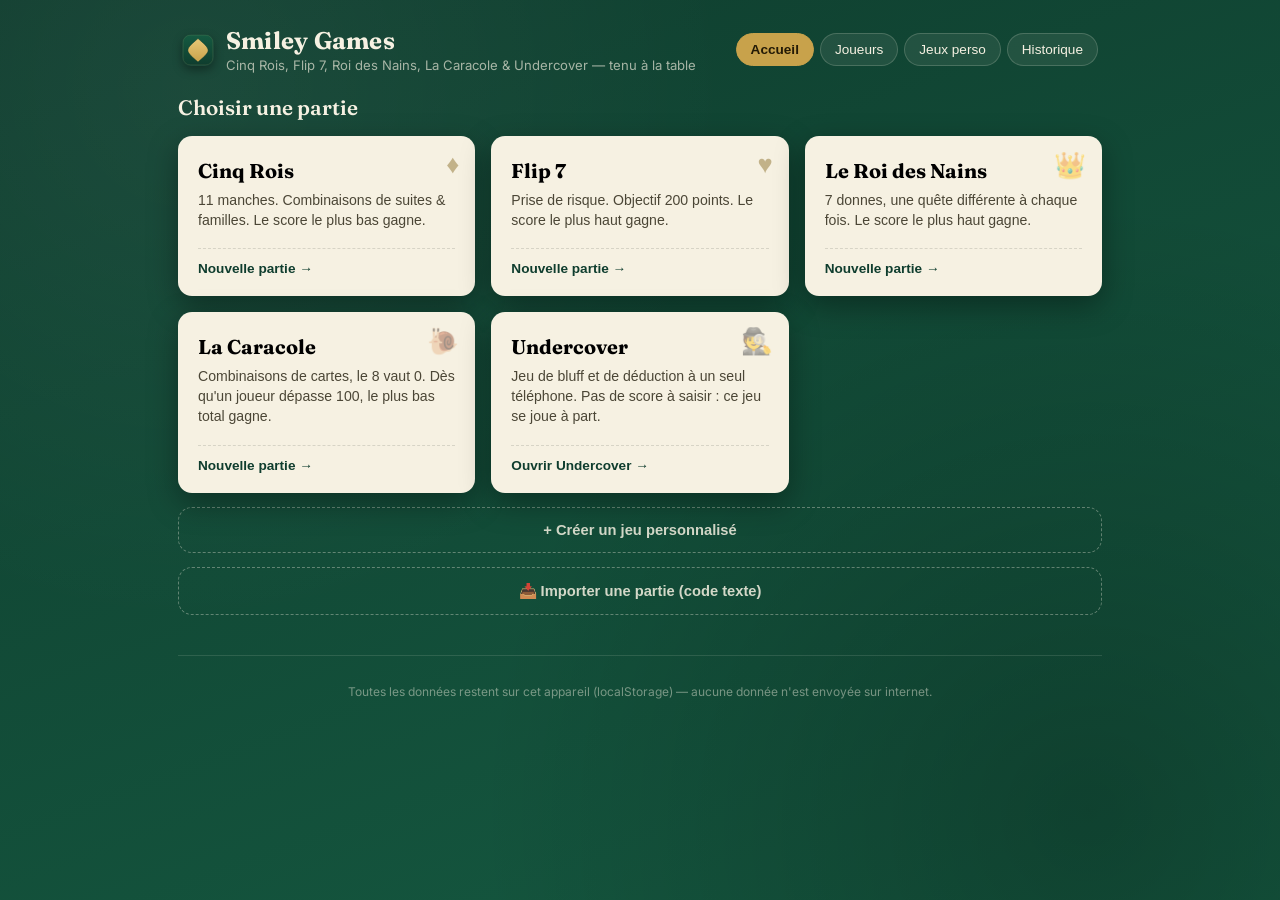
==== index.html @ 38ef1da6 "Ajoute un bouton '?' affichant les règles du jeu (règles écrites pour les 5 jeux intégrés, explicati" ====
<!DOCTYPE html>
<html lang="fr">
<head>
<meta charset="UTF-8">
<meta name="viewport" content="width=device-width, initial-scale=1.0">
<title>Smiley Games — Cinq Rois, Flip 7, Roi des Nains, La Caracole & Undercover</title>
<link rel="icon" type="image/svg+xml" href="assets/logo.svg">
<link rel="icon" type="image/png" sizes="192x192" href="assets/icon-192.png">
<link rel="icon" type="image/png" sizes="512x512" href="assets/icon-512.png">

<!-- Icône d'application (ajout à l'écran d'accueil iOS) -->
<link rel="apple-touch-icon" href="assets/apple-touch-icon.png">
<link rel="apple-touch-icon" sizes="57x57" href="assets/icon-57.png">
<link rel="apple-touch-icon" sizes="60x60" href="assets/icon-60.png">
<link rel="apple-touch-icon" sizes="72x72" href="assets/icon-72.png">
<link rel="apple-touch-icon" sizes="76x76" href="assets/icon-76.png">
<link rel="apple-touch-icon" sizes="114x114" href="assets/icon-114.png">
<link rel="apple-touch-icon" sizes="120x120" href="assets/icon-120.png">
<link rel="apple-touch-icon" sizes="144x144" href="assets/icon-144.png">
<link rel="apple-touch-icon" sizes="152x152" href="assets/icon-152.png">
<link rel="apple-touch-icon" sizes="167x167" href="assets/icon-167.png">
<link rel="apple-touch-icon" sizes="180x180" href="assets/icon-180.png">
<meta name="apple-mobile-web-app-capable" content="yes">
<meta name="apple-mobile-web-app-status-bar-style" content="black-translucent">
<meta name="apple-mobile-web-app-title" content="Smiley Games">
<meta name="mobile-web-app-capable" content="yes">
<meta name="theme-color" content="#0f3d2e">

<!-- Manifeste web (Android / PWA) -->
<link rel="manifest" href="site.webmanifest">
<link rel="preconnect" href="https://fonts.googleapis.com">
<link href="https://fonts.googleapis.com/css2?family=Fraunces:opsz,wght@9..144,500;9..144,600;9..144,700&family=Inter:wght@400;500;600;700&family=JetBrains+Mono:wght@500;700&display=swap" rel="stylesheet">
<link rel="stylesheet" href="style.css?v=202608061120">
</head>
<body>

<div class="table-felt">
  <header class="topbar">
    <div class="brand">
      <img src="assets/logo.svg" alt="Logo Smiley Games" class="brand-suit">
      <div class="brand-text">
        <h1>Smiley Games</h1>
        <p>Cinq Rois, Flip 7, Roi des Nains, La Caracole & Undercover — tenu à la table</p>
      </div>
    </div>
    <nav class="topnav">
      <button class="nav-btn" data-view="home">Accueil</button>
      <button class="nav-btn" data-view="players">Joueurs</button>
      <button class="nav-btn" data-view="customs">Jeux perso</button>
      <button class="nav-btn" data-view="history">Historique</button>
    </nav>
  </header>

  <main id="app"></main>

  <footer class="foot">
    <p>Toutes les données restent sur cet appareil (localStorage) — aucune donnée n'est envoyée sur internet.</p>
  </footer>
</div>

<template id="tpl-home">
  <section class="view view-home">
    <h2 class="view-title">Choisir une partie</h2>
    <div class="game-picker" id="game-picker"></div>

    <button class="create-custom-link" id="goto-create-custom">+ Créer un jeu personnalisé</button>
    <button class="create-custom-link" id="goto-import">📥 Importer une partie (code texte)</button>

    <div id="resume-zone"></div>
  </section>
</template>

<template id="tpl-customgame-new">
  <section class="view view-customgame">
    <button class="back-link" data-back="home">← Retour</button>
    <h2 class="view-title">Créer un jeu personnalisé</h2>

    <div class="setup-block">
      <h3>Nom du jeu</h3>
      <input type="text" id="cg-name" placeholder="Ex : Belote, Tarot, Rami maison…" maxlength="30">
    </div>

    <div class="setup-block">
      <h3>Sens du score</h3>
      <p class="hint">Qui gagne à la fin de la partie ?</p>
      <div class="radio-group">
        <label class="radio-opt"><input type="radio" name="cg-direction" value="desc" checked> Le score le plus <strong>haut</strong> gagne</label>
        <label class="radio-opt"><input type="radio" name="cg-direction" value="asc"> Le score le plus <strong>bas</strong> gagne</label>
      </div>
    </div>

    <div class="setup-block">
      <h3>Fin de partie</h3>
      <p class="hint">Comment la partie se termine-t-elle ?</p>
      <div class="radio-group">
        <label class="radio-opt"><input type="radio" name="cg-endmode" value="rounds" checked> Un nombre de manches fixé</label>
        <label class="radio-opt"><input type="radio" name="cg-endmode" value="target"> Un objectif de points à atteindre</label>
      </div>
      <div class="option-row" id="cg-rounds-row">
        <label for="cg-maxrounds">Nombre de manches</label>
        <input type="number" id="cg-maxrounds" min="1" max="50" value="10">
      </div>
      <div class="option-row hidden" id="cg-target-row">
        <label for="cg-target">Objectif de points</label>
        <input type="number" id="cg-target" min="1" step="5" value="100">
      </div>
    </div>

    <div class="setup-block">
      <h3>Vocabulaire</h3>
      <div class="option-row">
        <label for="cg-roundword">Nom d'une manche</label>
        <input type="text" id="cg-roundword" maxlength="16" value="Manche" style="width:130px;">
      </div>
    </div>

    <div class="setup-block">
      <h3>Scores négatifs</h3>
      <p class="hint">Peut-on saisir des points négatifs pour une manche ?</p>
      <div class="radio-group">
        <label class="radio-opt"><input type="radio" name="cg-negative" value="yes"> Oui, autoriser le négatif</label>
        <label class="radio-opt"><input type="radio" name="cg-negative" value="no" checked> Non, scores positifs uniquement</label>
      </div>
    </div>

    <button id="cg-save" class="btn-primary btn-large">Créer ce jeu</button>
  </section>
</template>

<template id="tpl-setup">
  <section class="view view-setup">
    <button class="back-link" data-back="home">← Retour</button>
    <div class="board-title-row">
      <h2 class="view-title" id="setup-title">Nouvelle partie</h2>
      <button class="rules-btn" id="setup-rules-btn" title="Règles du jeu" aria-label="Voir les règles">?</button>
    </div>

    <div class="setup-block">
      <h3>Joueurs</h3>
      <p class="hint">Sélectionne des joueurs enregistrés ou ajoutes-en un nouveau.</p>
      <div id="setup-player-list" class="chip-list"></div>
      <div class="inline-add">
        <input type="text" id="setup-new-player" placeholder="Nom du joueur" maxlength="24">
        <button id="setup-add-player" class="btn-ghost">+ Ajouter</button>
      </div>
    </div>

    <div class="setup-block" id="setup-options"></div>

    <button id="setup-start" class="btn-primary btn-large">Commencer la partie</button>
  </section>
</template>

<template id="tpl-board">
  <section class="view view-board">
    <button class="back-link" data-back="home">← Abandonner / Accueil</button>
    <div class="board-head">
      <div class="board-title-row">
        <h2 class="view-title" id="board-title">Partie</h2>
        <button class="rules-btn" id="board-rules-btn" title="Règles du jeu" aria-label="Voir les règles">?</button>
      </div>
      <div class="board-meta" id="board-meta"></div>
    </div>

    <div id="winner-banner" class="winner-banner hidden"></div>

    <div class="scoreboard-wrap">
      <table class="scoreboard" id="scoreboard"></table>
    </div>

    <div id="board-manage-players"></div>

    <div class="board-actions" id="board-actions"></div>
  </section>
</template>

<template id="tpl-customs">
  <section class="view view-customs">
    <h2 class="view-title">Mes jeux personnalisés</h2>
    <div class="setup-block">
      <p class="hint" style="margin-bottom:0;">Crée un jeu sur mesure : nom, sens du score, fin de partie (nombre de manches ou objectif de points) — tout est réglable.</p>
    </div>
    <button class="btn-primary" id="customs-new-btn" style="margin-bottom:18px;">+ Nouveau jeu personnalisé</button>
    <ul class="player-manage-list" id="customs-list"></ul>
  </section>
</template>

<template id="tpl-players">
  <section class="view view-players">
    <h2 class="view-title">Joueurs enregistrés</h2>
    <div class="setup-block">
      <p class="hint">Ces joueurs sont sauvegardés sur cet appareil et réutilisables pour toutes les parties.</p>
      <div class="inline-add">
        <input type="text" id="players-new" placeholder="Nom du joueur" maxlength="24">
        <button id="players-add" class="btn-ghost">+ Ajouter</button>
      </div>
    </div>
    <ul class="player-manage-list" id="players-manage-list"></ul>
  </section>
</template>

<template id="tpl-history">
  <section class="view view-history">
    <h2 class="view-title">Historique des parties</h2>
    <div id="history-list"></div>
  </section>
</template>

<script src="app.js?v=202608061120"></script>
</body>
</html>
---- style.css ----
:root{
  --felt-1:#0f3d2e;
  --felt-2:#155a41;
  --paper:#f6f1e2;
  --paper-2:#efe6cf;
  --ink:#20241f;
  --gold:#c8a24b;
  --gold-dim:#8f7433;
  --crimson:#a33d3d;
  --line:rgba(32,36,31,0.14);
  --radius:14px;
  --shadow-card:0 10px 30px rgba(0,0,0,0.35);
  font-size:16px;
}

*{box-sizing:border-box;}
html,body{margin:0;padding:0;}
body{
  font-family:'Inter',system-ui,sans-serif;
  color:var(--ink);
  background:
    radial-gradient(circle at 15% 10%, rgba(255,255,255,0.05), transparent 40%),
    radial-gradient(circle at 85% 90%, rgba(0,0,0,0.25), transparent 45%),
    linear-gradient(160deg, var(--felt-1), var(--felt-2));
  min-height:100vh;
}

.table-felt{
  max-width:960px;
  margin:0 auto;
  padding:20px 18px 60px;
}

/* Topbar */
.topbar{
  display:flex;
  align-items:center;
  justify-content:space-between;
  flex-wrap:wrap;
  gap:14px;
  padding:6px 4px 22px;
}
.brand{display:flex;align-items:center;gap:12px;}
.brand-suit{
  width:32px;
  height:32px;
  flex-shrink:0;
  border-radius:9px;
  box-shadow:0 4px 10px rgba(0,0,0,0.35);
}
.brand-text h1{
  font-family:'Fraunces',serif;
  font-weight:700;
  font-size:1.5rem;
  color:var(--paper);
  margin:0;
  letter-spacing:0.01em;
}
.brand-text p{
  margin:2px 0 0;
  color:rgba(246,241,226,0.65);
  font-size:0.82rem;
}
.topnav{display:flex;gap:6px;}
.nav-btn{
  background:rgba(246,241,226,0.08);
  border:1px solid rgba(246,241,226,0.18);
  color:var(--paper);
  padding:8px 14px;
  border-radius:999px;
  font-size:0.85rem;
  font-weight:500;
  cursor:pointer;
  transition:background .15s ease, transform .1s ease;
}
.nav-btn:hover{background:rgba(246,241,226,0.16);}
.nav-btn:active{transform:scale(0.97);}
.nav-btn.active{
  background:var(--gold);
  color:#231a06;
  border-color:var(--gold);
  font-weight:600;
}
.nav-btn:focus-visible, button:focus-visible, input:focus-visible{
  outline:2px solid var(--gold);
  outline-offset:2px;
}

/* Views */
.view{animation:rise .28s ease both;}
@keyframes rise{from{opacity:0;transform:translateY(6px);}to{opacity:1;transform:none;}}
@media (prefers-reduced-motion: reduce){.view{animation:none;}}

.view-title{
  font-family:'Fraunces',serif;
  color:var(--paper);
  font-weight:600;
  font-size:1.3rem;
  margin:0 0 16px;
}

.back-link{
  background:none;border:none;color:rgba(246,241,226,0.7);
  font-size:0.85rem;cursor:pointer;padding:4px 0;margin-bottom:10px;
}
.back-link:hover{color:var(--paper);}

/* Home / game picker */
.game-picker{
  display:grid;
  grid-template-columns:repeat(auto-fill, minmax(230px, 1fr));
  gap:16px;
}
@media (max-width:600px){.game-picker{grid-template-columns:1fr;}}

.game-card{
  position:relative;
  text-align:left;
  background:var(--paper);
  border:none;
  border-radius:var(--radius);
  padding:22px 20px 20px;
  cursor:pointer;
  box-shadow:var(--shadow-card);
  transition:transform .15s ease, box-shadow .15s ease;
}
.game-card:hover{transform:translateY(-3px);box-shadow:0 16px 34px rgba(0,0,0,0.4);}
.game-card-suit{
  position:absolute; top:14px; right:16px;
  font-size:1.6rem; color:var(--gold-dim); opacity:0.5;
}
.game-card h3{
  font-family:'Fraunces',serif;
  margin:0 0 8px;
  font-size:1.25rem;
}
.game-card p{
  margin:0 0 18px;
  font-size:0.88rem;
  color:#4b4636;
  line-height:1.4;
}
.game-card-cta{
  font-weight:600;
  font-size:0.85rem;
  color:var(--felt-1);
  border-top:1px dashed var(--line);
  display:block;
  padding-top:12px;
}

.game-card.add-custom{
  background:transparent;
  border:1.5px dashed rgba(246,241,226,0.4);
  box-shadow:none;
  display:flex;
  align-items:center;
  justify-content:center;
  min-height:120px;
}
.game-card.add-custom:hover{border-color:var(--gold);background:rgba(246,241,226,0.05);transform:translateY(-3px);}
.game-card.add-custom .add-custom-inner{text-align:center;color:var(--paper);}
.game-card.add-custom .add-custom-inner span{font-size:1.6rem;display:block;color:var(--gold);margin-bottom:6px;}
.game-card.add-custom .add-custom-inner p{margin:0;font-size:0.85rem;font-weight:600;}

.game-card-remove{
  position:absolute; top:12px; left:14px;
  background:none;border:none;color:var(--crimson);
  font-size:1rem; font-weight:700; cursor:pointer;
  line-height:1; padding:2px 6px; border-radius:6px;
}
.game-card-remove:hover{background:rgba(163,61,61,0.1);}

.radio-group{display:flex;flex-direction:column;gap:8px;margin-bottom:10px;}
.radio-opt{
  display:flex;align-items:center;gap:8px;
  font-size:0.9rem;
  padding:9px 12px;
  border:1.5px solid var(--line);
  border-radius:8px;
  cursor:pointer;
}
.radio-opt input{accent-color:var(--felt-1);}
.radio-opt:has(input:checked){border-color:var(--felt-1);background:rgba(21,90,65,0.06);}
.option-row.hidden{display:none;}

.hidden{display:none !important;}

.create-custom-link{
  display:block;
  width:100%;
  background:none;
  border:1.5px dashed rgba(246,241,226,0.35);
  color:rgba(246,241,226,0.85);
  padding:14px;
  border-radius:var(--radius);
  font-weight:600;
  font-size:0.92rem;
  cursor:pointer;
  margin-top:14px;
}
.create-custom-link:hover{border-color:var(--gold);color:var(--gold);}

.radio-group{display:flex;flex-direction:column;gap:8px;margin-bottom:8px;}
.radio-opt{
  display:flex;align-items:center;gap:8px;
  font-size:0.88rem;
  cursor:pointer;
  padding:8px 10px;
  border:1.5px solid var(--line);
  border-radius:8px;
}
.radio-opt input{margin:0;}
.radio-opt:has(input:checked){border-color:var(--felt-1);background:rgba(21,90,65,0.06);}

.custom-game-card-actions{display:flex;gap:8px;}
.custom-game-card-actions button{font-size:0.78rem;}

#resume-zone{margin-top:22px;}
.resume-card{
  background:rgba(246,241,226,0.08);
  border:1px solid rgba(246,241,226,0.2);
  border-radius:var(--radius);
  padding:16px 18px;
  color:var(--paper);
  display:flex; align-items:center; justify-content:space-between; gap:12px; flex-wrap:wrap;
}
.resume-card strong{font-family:'Fraunces',serif;}
.resume-card p{margin:2px 0 0;font-size:0.82rem;color:rgba(246,241,226,0.7);}

/* Setup */
.setup-block{
  background:var(--paper);
  border-radius:var(--radius);
  padding:18px 18px 20px;
  margin-bottom:16px;
  box-shadow:var(--shadow-card);
}
.setup-block h3{
  font-family:'Fraunces',serif;
  margin:0 0 4px;
  font-size:1.05rem;
}
.hint{font-size:0.82rem;color:#5a543f;margin:0 0 12px;}
.setup-block-head{display:flex;align-items:center;justify-content:space-between;gap:10px;}
.setup-block-head h3{margin:0;}
.board-toggle-add{
  width:100%;
  background:rgba(246,241,226,0.08);
  color:var(--paper);
  border:1.5px dashed rgba(246,241,226,0.3);
  padding:9px 14px;
  border-radius:8px;
  font-weight:600;
  font-size:0.85rem;
  cursor:pointer;
  margin-bottom:10px;
}
.board-toggle-add:hover{background:rgba(246,241,226,0.16);}

.chip-list{display:flex;flex-wrap:wrap;gap:8px;margin-bottom:12px;}
.chip{
  display:inline-flex;align-items:center;gap:6px;
  padding:7px 12px;
  border-radius:999px;
  border:1.5px solid var(--line);
  background:#fff;
  font-size:0.85rem;
  cursor:pointer;
  user-select:none;
  transition:all .12s ease;
}
.chip.selected{
  background:var(--felt-1);
  color:var(--paper);
  border-color:var(--felt-1);
}
.chip .chip-remove{opacity:0.6;font-weight:700;}
.chip .chip-remove:hover{opacity:1;}

.inline-add{display:flex;gap:8px;}
.inline-add input{
  flex:1;
  padding:10px 12px;
  border-radius:8px;
  border:1.5px solid var(--line);
  font-family:'Inter',sans-serif;
  font-size:0.9rem;
}
.btn-ghost{
  background:transparent;
  border:1.5px solid var(--felt-1);
  color:var(--felt-1);
  padding:9px 14px;
  border-radius:8px;
  font-weight:600;
  font-size:0.85rem;
  cursor:pointer;
  white-space:nowrap;
}
.btn-ghost:hover{background:var(--felt-1);color:var(--paper);}

.option-row{display:flex;align-items:center;justify-content:space-between;gap:12px;padding:8px 0;}
.option-row label{font-size:0.9rem;font-weight:500;}
.option-row input[type="number"]{
  width:80px;padding:8px 10px;border-radius:8px;border:1.5px solid var(--line);
  font-family:'JetBrains Mono',monospace;text-align:center;
}

.btn-primary{
  background:var(--gold);
  color:#231a06;
  border:none;
  padding:13px 20px;
  border-radius:10px;
  font-weight:700;
  font-size:0.95rem;
  cursor:pointer;
  width:100%;
  box-shadow:0 6px 16px rgba(200,162,75,0.35);
}
.btn-primary:hover{filter:brightness(1.05);}
.btn-primary:disabled{opacity:0.4;cursor:not-allowed;box-shadow:none;}
.btn-large{font-size:1.02rem;padding:15px 20px;}

/* Board */
.board-head{display:flex;justify-content:space-between;align-items:baseline;flex-wrap:wrap;gap:8px;}
.board-title-row{display:flex;align-items:center;gap:8px;}
.rules-btn{
  width:26px; height:26px;
  border-radius:50%;
  border:1.5px solid rgba(246,241,226,0.4);
  background:rgba(246,241,226,0.08);
  color:var(--paper);
  font-family:'Fraunces',serif;
  font-weight:700;
  font-size:0.85rem;
  line-height:1;
  cursor:pointer;
  flex-shrink:0;
}
.rules-btn:hover{background:rgba(246,241,226,0.18);}
.board-meta{color:rgba(246,241,226,0.7);font-size:0.85rem;}

.winner-banner{
  background:linear-gradient(120deg, var(--gold), #e8c877);
  color:#2a2005;
  padding:14px 18px;
  border-radius:var(--radius);
  font-family:'Fraunces',serif;
  font-weight:600;
  font-size:1.05rem;
  margin-bottom:14px;
  box-shadow:0 8px 20px rgba(200,162,75,0.4);
}
.winner-banner.hidden{display:none;}

.scoreboard-wrap{
  position:relative;
  background:var(--paper);
  border-radius:var(--radius);
  overflow-x:auto;
  box-shadow:var(--shadow-card);
  margin-bottom:16px;
}
table.scoreboard{
  border-collapse:collapse;
  width:100%;
  min-width:420px;
}
.scoreboard th, .scoreboard td{
  padding:10px 12px;
  text-align:center;
  border-bottom:1px solid var(--line);
  font-family:'JetBrains Mono',monospace;
  font-size:0.9rem;
}
.scoreboard thead th{
  font-family:'Fraunces',serif;
  font-weight:600;
  font-size:0.95rem;
  background:var(--paper-2);
  position:sticky; top:0;
}
.scoreboard thead th:first-child, .scoreboard td:first-child{
  text-align:left;
  font-family:'Inter',sans-serif;
  color:#6b6550;
  font-size:0.78rem;
  white-space:nowrap;
  position:sticky;
  left:0;
  z-index:2;
  background:var(--paper);
  box-shadow:2px 0 4px rgba(0,0,0,0.08);
}
.scoreboard thead th:first-child{
  background:var(--paper-2);
  z-index:3;
}
.scoreboard tfoot td:first-child{
  background:var(--paper-2);
}
.scoreboard tbody tr:last-child td{border-bottom:none;}
.scoreboard tfoot td{
  font-weight:700;
  background:var(--paper-2);
  border-top:2px solid var(--gold-dim);
}
.scoreboard td input{
  width:56px;
  padding:6px 4px;
  text-align:center;
  border:1.5px solid var(--line);
  border-radius:6px;
  font-family:'JetBrains Mono',monospace;
  font-size:0.9rem;
}
.scoreboard .leader{color:var(--felt-1);font-weight:700;}
.scoreboard .bust{color:var(--crimson);}
.player-col-name{
  display:flex; align-items:center; justify-content:center; gap:4px;
  max-width:120px;
}
.player-col-name span{
  overflow:hidden;
  text-overflow:ellipsis;
  white-space:nowrap;
}
.remove-col{
  background:none;border:none;color:var(--crimson);cursor:pointer;font-size:0.9rem;line-height:1;
  padding:2px;
  flex-shrink:0;
}

@media (max-width:420px){
  .scoreboard th, .scoreboard td{ padding:8px 8px; font-size:0.82rem; }
  .scoreboard td input{ width:46px; padding:5px 2px; }
  .player-col-name{ max-width:80px; }
}

.board-actions{display:flex;flex-direction:column;gap:10px;}
.board-actions .btn-primary, .board-actions .btn-ghost{width:100%;}
.board-actions .btn-ghost{background:rgba(246,241,226,0.08);color:var(--paper);border-color:rgba(246,241,226,0.3);}
.board-actions .btn-ghost:hover{background:rgba(246,241,226,0.18);color:var(--paper);}

/* Players management */
.player-manage-list{list-style:none;margin:16px 0 0;padding:0;display:flex;flex-direction:column;gap:8px;}
.player-manage-list li{
  background:var(--paper);
  border-radius:10px;
  padding:12px 14px;
  display:flex;align-items:center;justify-content:space-between;
  box-shadow:0 2px 8px rgba(0,0,0,0.15);
}
.player-manage-list .pname{font-weight:600;}
.player-manage-list .pmeta{font-size:0.78rem;color:#6b6550;}
.icon-btn{
  background:none;border:none;cursor:pointer;color:var(--crimson);font-size:0.9rem;font-weight:600;
}
.empty-note{color:rgba(246,241,226,0.6);font-size:0.88rem;padding:20px 4px;text-align:center;}

/* History */
.history-card{
  background:var(--paper);
  border-radius:var(--radius);
  padding:16px 18px;
  margin-bottom:12px;
  box-shadow:var(--shadow-card);
}
.history-card h4{font-family:'Fraunces',serif;margin:0 0 4px;font-size:1.05rem;}
.history-card .hdate{font-size:0.78rem;color:#6b6550;margin-bottom:10px;}
.history-scores{display:flex;flex-wrap:wrap;gap:8px;}
.history-pill{
  padding:5px 10px;border-radius:999px;background:var(--paper-2);
  font-family:'JetBrains Mono',monospace;font-size:0.8rem;
}
.history-pill.win{background:var(--gold);color:#231a06;font-weight:700;}
.history-actions{margin-top:10px;}

.foot{
  text-align:center;
  color:rgba(246,241,226,0.45);
  font-size:0.75rem;
  margin-top:40px;
  padding-top:16px;
  border-top:1px solid rgba(246,241,226,0.12);
}

/* Modale import / export */
.modal-overlay{
  position:fixed; inset:0;
  background:rgba(10,20,15,0.6);
  display:flex; align-items:center; justify-content:center;
  padding:18px;
  z-index:100;
}
.modal-card{
  background:var(--paper);
  border-radius:var(--radius);
  padding:20px 20px 18px;
  max-width:440px;
  width:100%;
  box-shadow:0 20px 50px rgba(0,0,0,0.5);
  max-height:85vh;
  overflow-y:auto;
}
.modal-title{
  font-family:'Fraunces',serif;
  font-size:1.1rem;
  margin:0 0 6px;
}
.code-textarea{
  width:100%;
  min-height:110px;
  padding:10px;
  border-radius:8px;
  border:1.5px solid var(--line);
  font-family:'JetBrains Mono',monospace;
  font-size:0.78rem;
  line-height:1.4;
  word-break:break-all;
  resize:vertical;
  margin:6px 0 10px;
}
.modal-actions{display:flex;gap:8px;flex-wrap:wrap;}
.modal-actions .btn-primary, .modal-actions .btn-ghost{flex:1;min-width:120px;width:auto;}
.import-error{
  color:var(--crimson);
  font-size:0.82rem;
  margin:-2px 0 10px;
}
.import-error.hidden{display:none;}
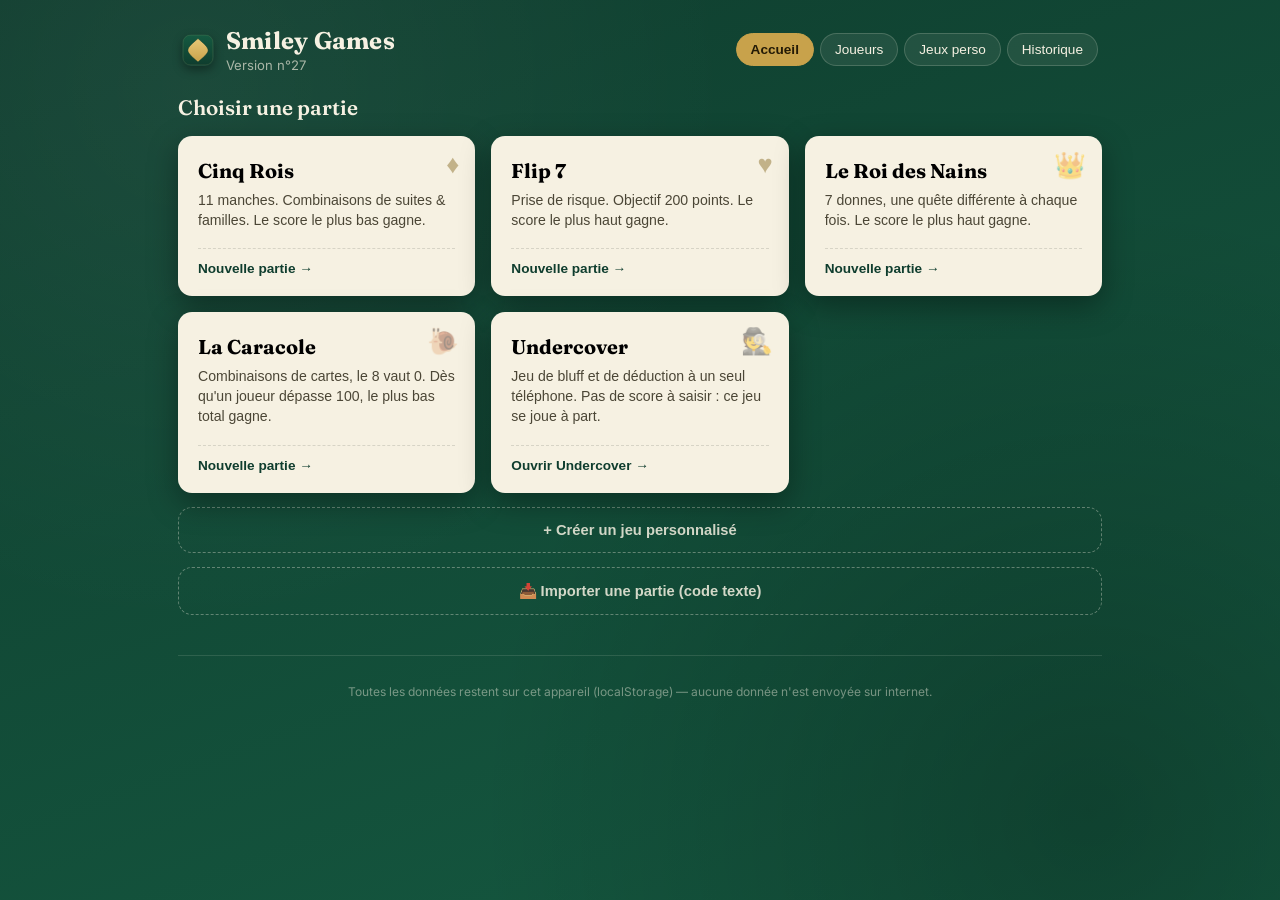
==== commit 760ba6d6: "Remplace le sous-titre par le numéro de version (nombre de commits GitHub), mis à jour automatiqueme" ====
--- a/index.html
+++ b/index.html
@@ -40,7 +40,7 @@
       <img src="assets/logo.svg" alt="Logo Smiley Games" class="brand-suit">
       <div class="brand-text">
         <h1>Smiley Games</h1>
-        <p>Cinq Rois, Flip 7, Roi des Nains, La Caracole & Undercover — tenu à la table</p>
+        <p id="version-line">Version n°27</p>
       </div>
     </div>
     <nav class="topnav">
--- a/style.css
+++ b/style.css
@@ -324,8 +324,10 @@
 .btn-large{font-size:1.02rem;padding:15px 20px;}
 
 /* Board */
-.board-head{display:flex;justify-content:space-between;align-items:baseline;flex-wrap:wrap;gap:8px;}
-.board-title-row{display:flex;align-items:center;gap:8px;}
+.board-head{display:flex;justify-content:space-between;align-items:baseline;flex-wrap:wrap;gap:8px;margin-bottom:16px;}
+.board-title-row{display:flex;align-items:center;gap:8px;margin-bottom:16px;}
+.board-title-row .view-title{margin:0;}
+.board-head .board-title-row{margin-bottom:0;}
 .rules-btn{
   width:26px; height:26px;
   border-radius:50%;
@@ -386,8 +388,11 @@
   text-align:left;
   font-family:'Inter',sans-serif;
   color:#6b6550;
-  font-size:0.78rem;
-  white-space:nowrap;
+  font-size:0.72rem;
+  white-space:normal;
+  max-width:60px;
+  padding-left:10px;
+  padding-right:6px;
   position:sticky;
   left:0;
   z-index:2;
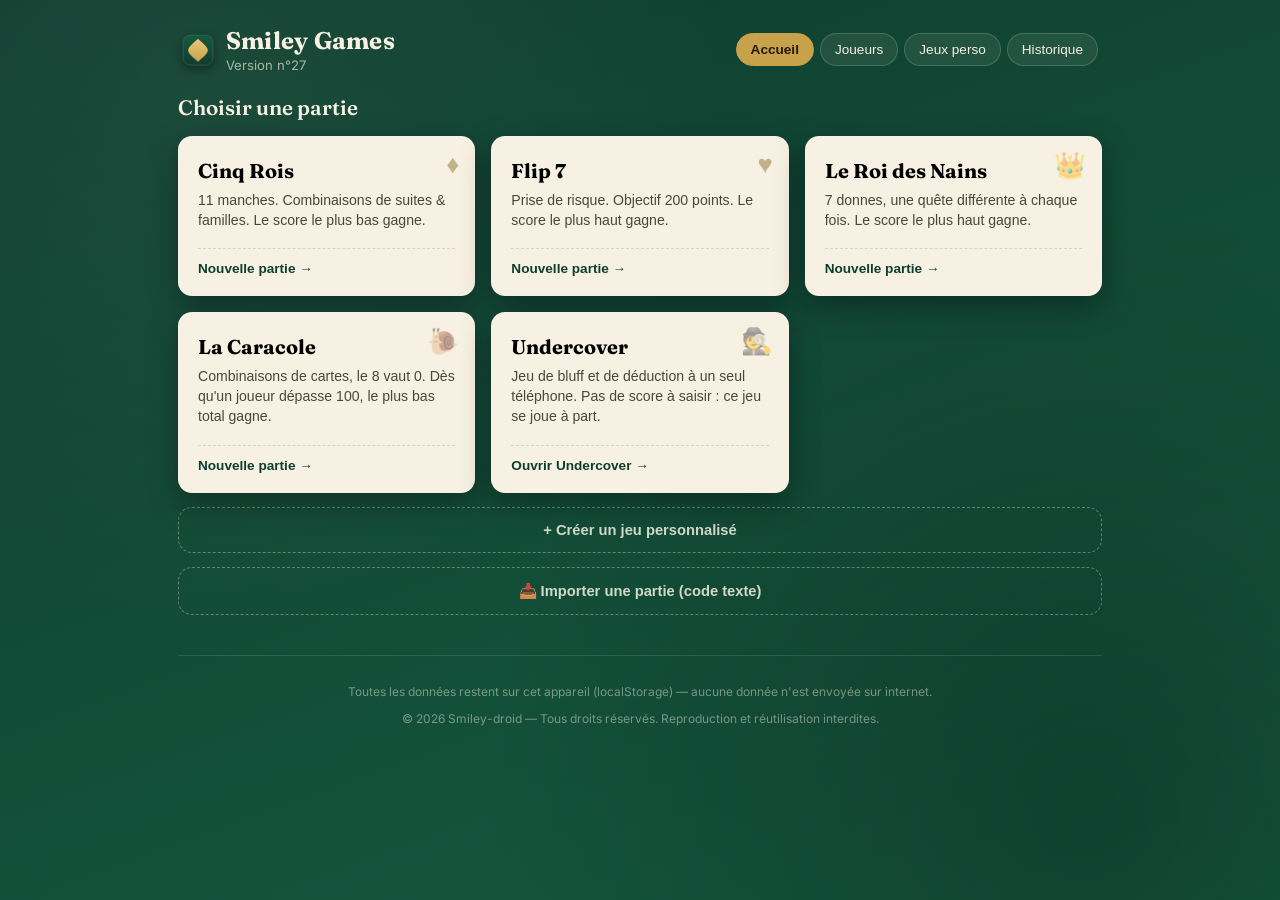
==== commit f8736f81: "Ajoute une licence 'Tous droits réservés' restrictive (fichier LICENSE, mentions de copyright dans l" ====
--- a/index.html
+++ b/index.html
@@ -1,3 +1,8 @@
+<!--
+  © 2026 Smiley-droid — Tous droits réservés.
+  Aucune copie, reproduction, distribution ou réutilisation de ce code
+  n'est autorisée sans permission écrite préalable. Voir /LICENSE.
+-->
 <!DOCTYPE html>
 <html lang="fr">
 <head>
@@ -55,6 +60,7 @@
 
   <footer class="foot">
     <p>Toutes les données restent sur cet appareil (localStorage) — aucune donnée n'est envoyée sur internet.</p>
+    <p>© 2026 Smiley-droid — Tous droits réservés. Reproduction et réutilisation interdites.</p>
   </footer>
 </div>
 
--- a/style.css
+++ b/style.css
@@ -1,3 +1,8 @@
+/*
+  © 2026 Smiley-droid — Tous droits réservés.
+  Aucune copie, reproduction, distribution ou réutilisation de ce code
+  n'est autorisée sans permission écrite préalable. Voir /LICENSE.
+*/
 :root{
   --felt-1:#0f3d2e;
   --felt-2:#155a41;
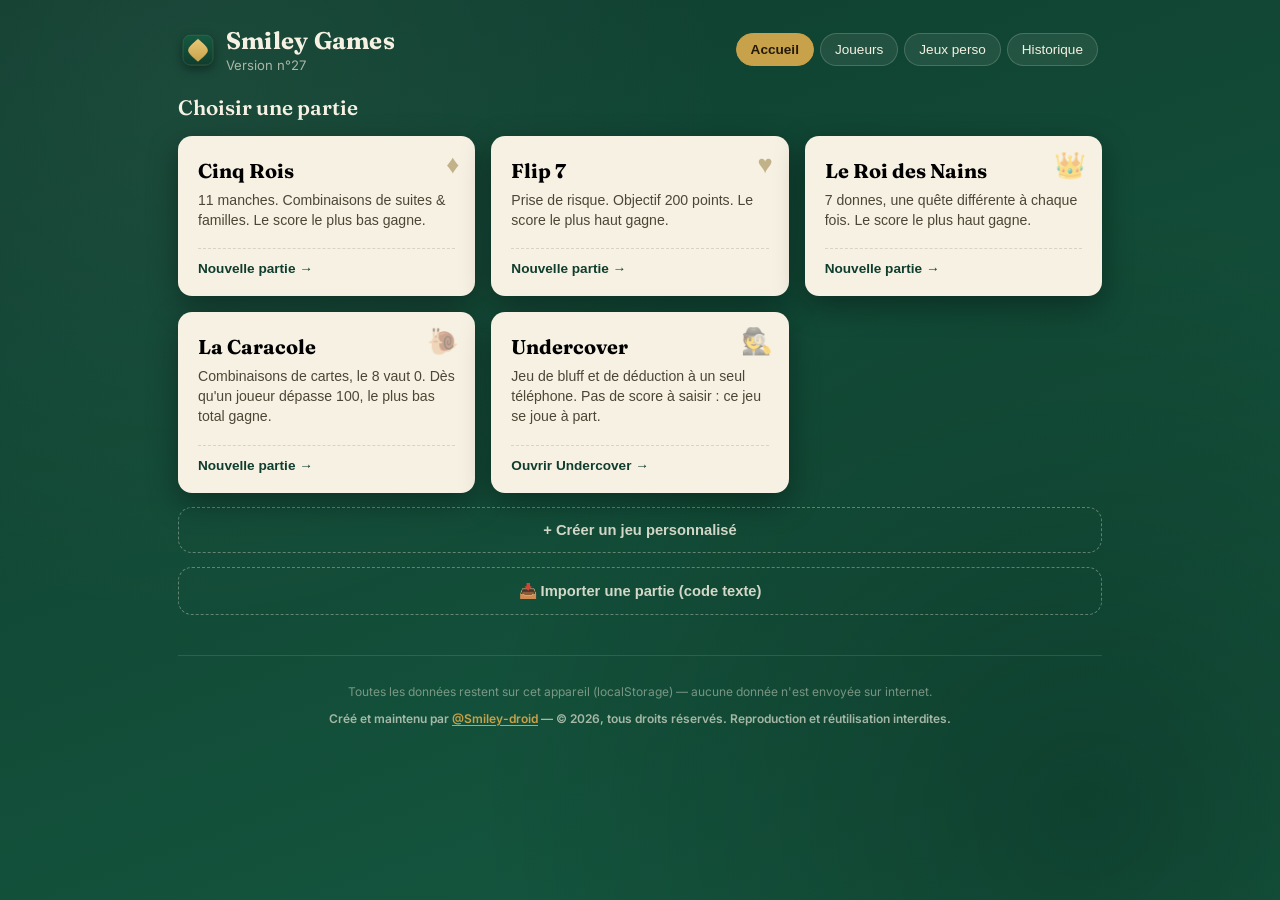
==== commit b12caedd: "Renforce le pied de page avec un crédit visible lié au profil GitHub @Smiley-droid" ====
--- a/index.html
+++ b/index.html
@@ -60,7 +60,7 @@
 
   <footer class="foot">
     <p>Toutes les données restent sur cet appareil (localStorage) — aucune donnée n'est envoyée sur internet.</p>
-    <p>© 2026 Smiley-droid — Tous droits réservés. Reproduction et réutilisation interdites.</p>
+    <p class="foot-credit">Créé et maintenu par <a href="https://github.com/Smiley-droid" target="_blank" rel="noopener">@Smiley-droid</a> — © 2026, tous droits réservés. Reproduction et réutilisation interdites.</p>
   </footer>
 </div>
 
--- a/style.css
+++ b/style.css
@@ -496,6 +496,17 @@
   padding-top:16px;
   border-top:1px solid rgba(246,241,226,0.12);
 }
+.foot-credit{
+  margin-top:6px;
+  color:rgba(246,241,226,0.65);
+  font-weight:600;
+}
+.foot-credit a{
+  color:var(--gold);
+  text-decoration:underline;
+  text-underline-offset:2px;
+}
+.foot-credit a:hover{color:#e8c877;}
 
 /* Modale import / export */
 .modal-overlay{
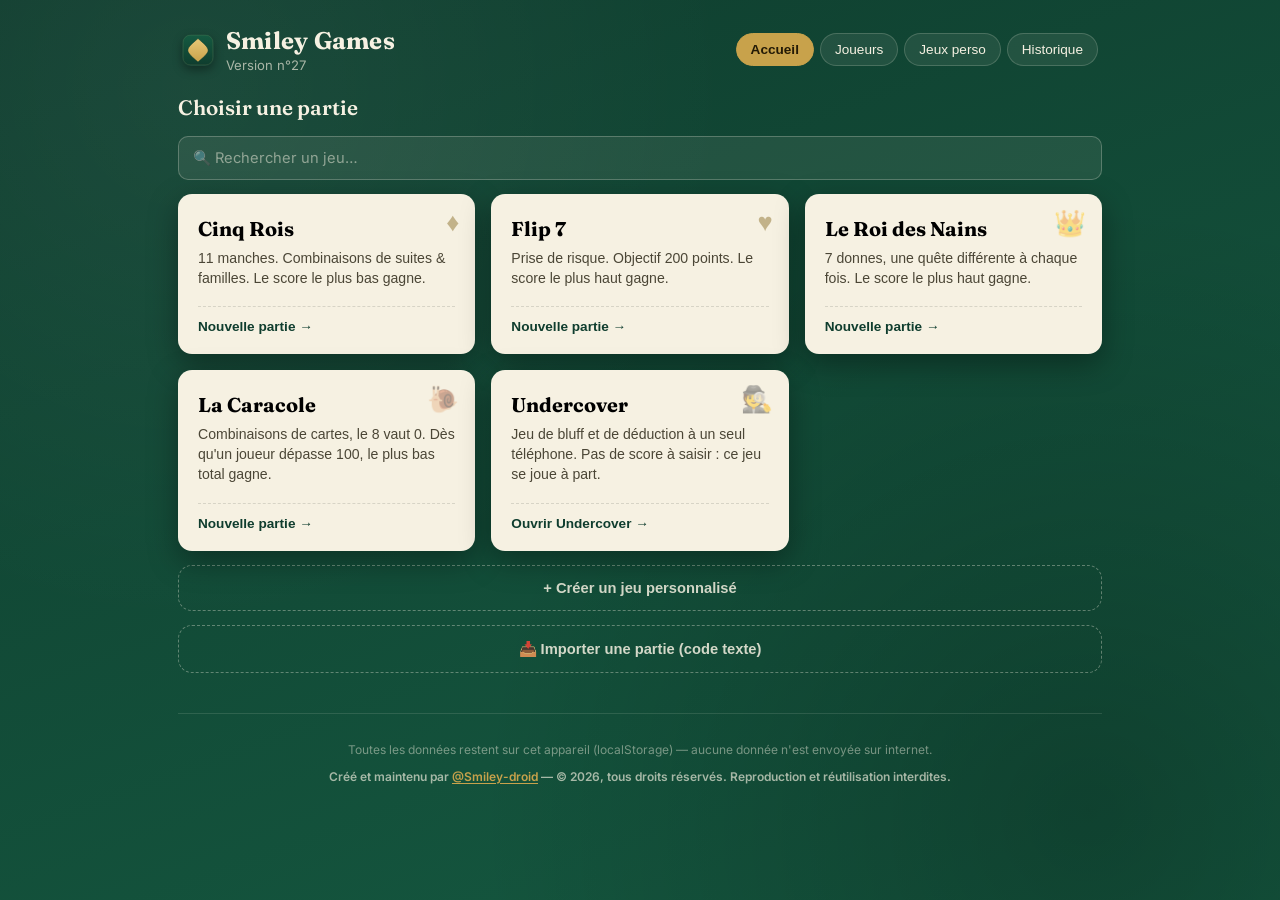
==== commit cfd8cfd5: "Ajoute une barre de recherche pour filtrer les jeux sur l'accueil (insensible à la casse et aux acce" ====
--- a/index.html
+++ b/index.html
@@ -67,7 +67,9 @@
 <template id="tpl-home">
   <section class="view view-home">
     <h2 class="view-title">Choisir une partie</h2>
+    <input type="search" id="game-search" class="game-search" placeholder="🔍 Rechercher un jeu…" autocomplete="off">
     <div class="game-picker" id="game-picker"></div>
+    <p class="empty-note hidden" id="game-search-empty" style="color:rgba(246,241,226,0.7);">Aucun jeu ne correspond à ta recherche.</p>
 
     <button class="create-custom-link" id="goto-create-custom">+ Créer un jeu personnalisé</button>
     <button class="create-custom-link" id="goto-import">📥 Importer une partie (code texte)</button>
--- a/style.css
+++ b/style.css
@@ -111,6 +111,20 @@
 .back-link:hover{color:var(--paper);}
 
 /* Home / game picker */
+.game-search{
+  width:100%;
+  padding:12px 14px;
+  margin-bottom:14px;
+  border-radius:10px;
+  border:1.5px solid rgba(246,241,226,0.25);
+  background:rgba(246,241,226,0.08);
+  color:var(--paper);
+  font-family:'Inter',sans-serif;
+  font-size:0.92rem;
+}
+.game-search::placeholder{color:rgba(246,241,226,0.5);}
+.game-search:focus-visible{outline:2px solid var(--gold);outline-offset:1px;}
+
 .game-picker{
   display:grid;
   grid-template-columns:repeat(auto-fill, minmax(230px, 1fr));
@@ -394,8 +408,7 @@
   font-family:'Inter',sans-serif;
   color:#6b6550;
   font-size:0.72rem;
-  white-space:normal;
-  max-width:60px;
+  white-space:nowrap;
   padding-left:10px;
   padding-right:6px;
   position:sticky;
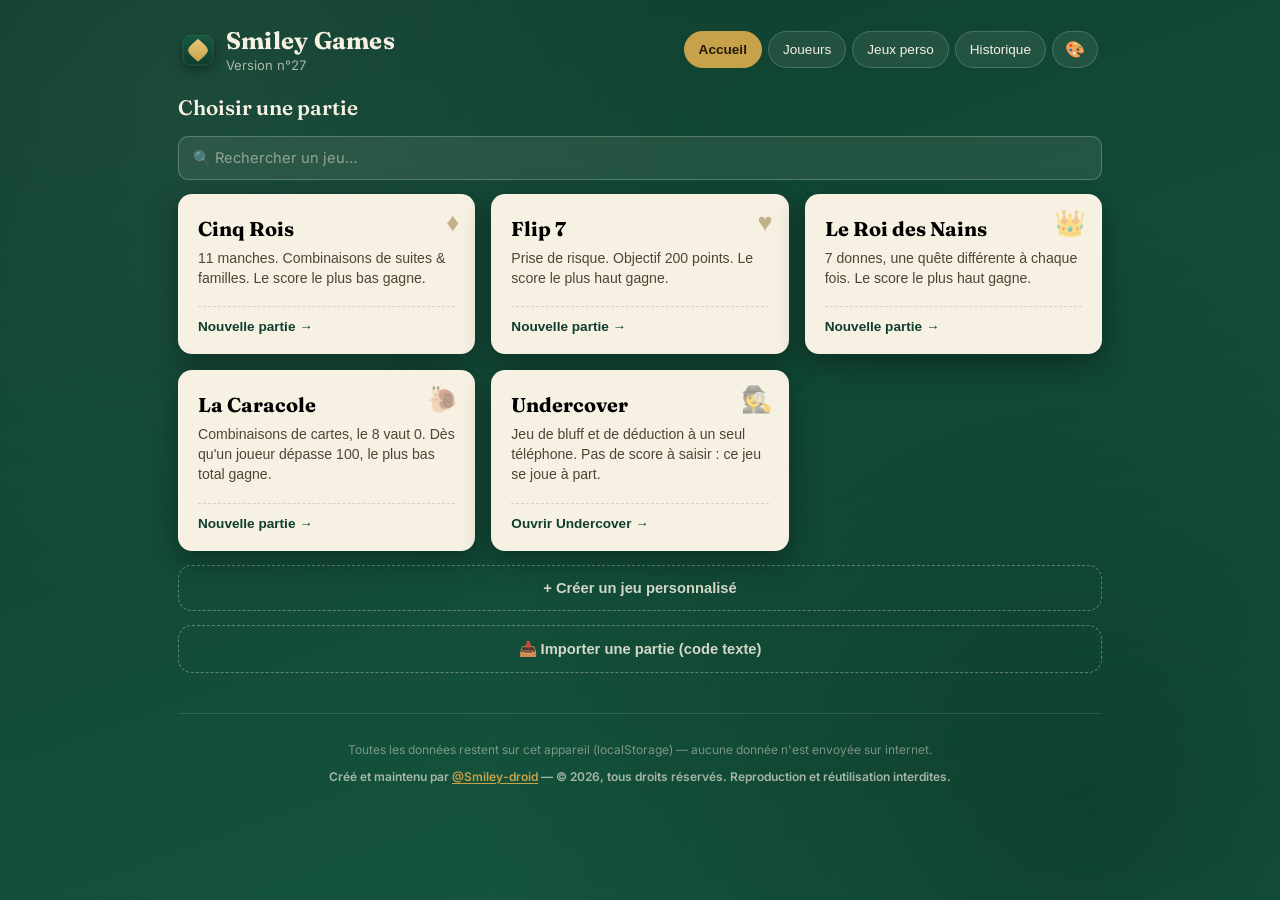
==== commit 27babe55: "Ajoute les statistiques joueur (victoires, moyenne, série en cours) et un sélecteur de thème (3 coul" ====
--- a/index.html
+++ b/index.html
@@ -8,6 +8,7 @@
 <head>
 <meta charset="UTF-8">
 <meta name="viewport" content="width=device-width, initial-scale=1.0">
+<script>try{var t=localStorage.getItem('mp_theme_v1');if(t)document.documentElement.setAttribute('data-theme',t);}catch(e){}</script>
 <title>Smiley Games — Cinq Rois, Flip 7, Roi des Nains, La Caracole & Undercover</title>
 <link rel="icon" type="image/svg+xml" href="assets/logo.svg">
 <link rel="icon" type="image/png" sizes="192x192" href="assets/icon-192.png">
@@ -53,6 +54,7 @@
       <button class="nav-btn" data-view="players">Joueurs</button>
       <button class="nav-btn" data-view="customs">Jeux perso</button>
       <button class="nav-btn" data-view="history">Historique</button>
+      <button class="nav-btn theme-btn" id="theme-btn" title="Changer de thème" aria-label="Changer de thème">🎨</button>
     </nav>
   </header>
 
--- a/style.css
+++ b/style.css
@@ -12,10 +12,32 @@
   --gold:#c8a24b;
   --gold-dim:#8f7433;
   --crimson:#a33d3d;
+  --felt-text-rgb:246,241,226;
   --line:rgba(32,36,31,0.14);
   --radius:14px;
   --shadow-card:0 10px 30px rgba(0,0,0,0.35);
   font-size:16px;
+}
+
+/* Thèmes de table : le vert est la valeur par défaut (:root ci-dessus).
+   data-theme sur <html> permute la couleur de feutre et, pour "light",
+   la couleur du texte posé directement sur le feutre. */
+[data-theme="burgundy"]{
+  --felt-1:#54132e;
+  --felt-2:#7a1c3f;
+  --gold-dim:#a8823f;
+}
+[data-theme="navy"]{
+  --felt-1:#0c2a48;
+  --felt-2:#164066;
+  --gold-dim:#9c8347;
+}
+[data-theme="light"]{
+  --felt-1:#e8e1cd;
+  --felt-2:#ddd3b8;
+  --felt-text-rgb:32,36,31;
+  --gold-dim:#a8823f;
+  --shadow-card:0 8px 22px rgba(60,50,20,0.18);
 }
 
 *{box-sizing:border-box;}
@@ -63,13 +85,13 @@
 }
 .brand-text p{
   margin:2px 0 0;
-  color:rgba(246,241,226,0.65);
+  color:rgba(var(--felt-text-rgb),0.65);
   font-size:0.82rem;
 }
 .topnav{display:flex;gap:6px;}
 .nav-btn{
-  background:rgba(246,241,226,0.08);
-  border:1px solid rgba(246,241,226,0.18);
+  background:rgba(var(--felt-text-rgb),0.08);
+  border:1px solid rgba(var(--felt-text-rgb),0.18);
   color:var(--paper);
   padding:8px 14px;
   border-radius:999px;
@@ -78,7 +100,7 @@
   cursor:pointer;
   transition:background .15s ease, transform .1s ease;
 }
-.nav-btn:hover{background:rgba(246,241,226,0.16);}
+.nav-btn:hover{background:rgba(var(--felt-text-rgb),0.16);}
 .nav-btn:active{transform:scale(0.97);}
 .nav-btn.active{
   background:var(--gold);
@@ -105,7 +127,7 @@
 }
 
 .back-link{
-  background:none;border:none;color:rgba(246,241,226,0.7);
+  background:none;border:none;color:rgba(var(--felt-text-rgb),0.7);
   font-size:0.85rem;cursor:pointer;padding:4px 0;margin-bottom:10px;
 }
 .back-link:hover{color:var(--paper);}
@@ -116,13 +138,13 @@
   padding:12px 14px;
   margin-bottom:14px;
   border-radius:10px;
-  border:1.5px solid rgba(246,241,226,0.25);
-  background:rgba(246,241,226,0.08);
+  border:1.5px solid rgba(var(--felt-text-rgb),0.25);
+  background:rgba(var(--felt-text-rgb),0.08);
   color:var(--paper);
   font-family:'Inter',sans-serif;
   font-size:0.92rem;
 }
-.game-search::placeholder{color:rgba(246,241,226,0.5);}
+.game-search::placeholder{color:rgba(var(--felt-text-rgb),0.5);}
 .game-search:focus-visible{outline:2px solid var(--gold);outline-offset:1px;}
 
 .game-picker{
@@ -170,14 +192,14 @@
 
 .game-card.add-custom{
   background:transparent;
-  border:1.5px dashed rgba(246,241,226,0.4);
+  border:1.5px dashed rgba(var(--felt-text-rgb),0.4);
   box-shadow:none;
   display:flex;
   align-items:center;
   justify-content:center;
   min-height:120px;
 }
-.game-card.add-custom:hover{border-color:var(--gold);background:rgba(246,241,226,0.05);transform:translateY(-3px);}
+.game-card.add-custom:hover{border-color:var(--gold);background:rgba(var(--felt-text-rgb),0.05);transform:translateY(-3px);}
 .game-card.add-custom .add-custom-inner{text-align:center;color:var(--paper);}
 .game-card.add-custom .add-custom-inner span{font-size:1.6rem;display:block;color:var(--gold);margin-bottom:6px;}
 .game-card.add-custom .add-custom-inner p{margin:0;font-size:0.85rem;font-weight:600;}
@@ -209,8 +231,8 @@
   display:block;
   width:100%;
   background:none;
-  border:1.5px dashed rgba(246,241,226,0.35);
-  color:rgba(246,241,226,0.85);
+  border:1.5px dashed rgba(var(--felt-text-rgb),0.35);
+  color:rgba(var(--felt-text-rgb),0.85);
   padding:14px;
   border-radius:var(--radius);
   font-weight:600;
@@ -237,15 +259,15 @@
 
 #resume-zone{margin-top:22px;}
 .resume-card{
-  background:rgba(246,241,226,0.08);
-  border:1px solid rgba(246,241,226,0.2);
+  background:rgba(var(--felt-text-rgb),0.08);
+  border:1px solid rgba(var(--felt-text-rgb),0.2);
   border-radius:var(--radius);
   padding:16px 18px;
   color:var(--paper);
   display:flex; align-items:center; justify-content:space-between; gap:12px; flex-wrap:wrap;
 }
 .resume-card strong{font-family:'Fraunces',serif;}
-.resume-card p{margin:2px 0 0;font-size:0.82rem;color:rgba(246,241,226,0.7);}
+.resume-card p{margin:2px 0 0;font-size:0.82rem;color:rgba(var(--felt-text-rgb),0.7);}
 
 /* Setup */
 .setup-block{
@@ -265,9 +287,9 @@
 .setup-block-head h3{margin:0;}
 .board-toggle-add{
   width:100%;
-  background:rgba(246,241,226,0.08);
-  color:var(--paper);
-  border:1.5px dashed rgba(246,241,226,0.3);
+  background:rgba(var(--felt-text-rgb),0.08);
+  color:var(--paper);
+  border:1.5px dashed rgba(var(--felt-text-rgb),0.3);
   padding:9px 14px;
   border-radius:8px;
   font-weight:600;
@@ -275,7 +297,7 @@
   cursor:pointer;
   margin-bottom:10px;
 }
-.board-toggle-add:hover{background:rgba(246,241,226,0.16);}
+.board-toggle-add:hover{background:rgba(var(--felt-text-rgb),0.16);}
 
 .chip-list{display:flex;flex-wrap:wrap;gap:8px;margin-bottom:12px;}
 .chip{
@@ -350,8 +372,8 @@
 .rules-btn{
   width:26px; height:26px;
   border-radius:50%;
-  border:1.5px solid rgba(246,241,226,0.4);
-  background:rgba(246,241,226,0.08);
+  border:1.5px solid rgba(var(--felt-text-rgb),0.4);
+  background:rgba(var(--felt-text-rgb),0.08);
   color:var(--paper);
   font-family:'Fraunces',serif;
   font-weight:700;
@@ -360,8 +382,8 @@
   cursor:pointer;
   flex-shrink:0;
 }
-.rules-btn:hover{background:rgba(246,241,226,0.18);}
-.board-meta{color:rgba(246,241,226,0.7);font-size:0.85rem;}
+.rules-btn:hover{background:rgba(var(--felt-text-rgb),0.18);}
+.board-meta{color:rgba(var(--felt-text-rgb),0.7);font-size:0.85rem;}
 
 .winner-banner{
   background:linear-gradient(120deg, var(--gold), #e8c877);
@@ -464,8 +486,8 @@
 
 .board-actions{display:flex;flex-direction:column;gap:10px;}
 .board-actions .btn-primary, .board-actions .btn-ghost{width:100%;}
-.board-actions .btn-ghost{background:rgba(246,241,226,0.08);color:var(--paper);border-color:rgba(246,241,226,0.3);}
-.board-actions .btn-ghost:hover{background:rgba(246,241,226,0.18);color:var(--paper);}
+.board-actions .btn-ghost{background:rgba(var(--felt-text-rgb),0.08);color:var(--paper);border-color:rgba(var(--felt-text-rgb),0.3);}
+.board-actions .btn-ghost:hover{background:rgba(var(--felt-text-rgb),0.18);color:var(--paper);}
 
 /* Players management */
 .player-manage-list{list-style:none;margin:16px 0 0;padding:0;display:flex;flex-direction:column;gap:8px;}
@@ -478,10 +500,11 @@
 }
 .player-manage-list .pname{font-weight:600;}
 .player-manage-list .pmeta{font-size:0.78rem;color:#6b6550;}
+.player-manage-list .pstats{font-size:0.8rem;color:var(--felt-1);font-weight:600;margin-top:3px;}
 .icon-btn{
   background:none;border:none;cursor:pointer;color:var(--crimson);font-size:0.9rem;font-weight:600;
 }
-.empty-note{color:rgba(246,241,226,0.6);font-size:0.88rem;padding:20px 4px;text-align:center;}
+.empty-note{color:rgba(var(--felt-text-rgb),0.6);font-size:0.88rem;padding:20px 4px;text-align:center;}
 
 /* History */
 .history-card{
@@ -503,15 +526,15 @@
 
 .foot{
   text-align:center;
-  color:rgba(246,241,226,0.45);
+  color:rgba(var(--felt-text-rgb),0.45);
   font-size:0.75rem;
   margin-top:40px;
   padding-top:16px;
-  border-top:1px solid rgba(246,241,226,0.12);
+  border-top:1px solid rgba(var(--felt-text-rgb),0.12);
 }
 .foot-credit{
   margin-top:6px;
-  color:rgba(246,241,226,0.65);
+  color:rgba(var(--felt-text-rgb),0.65);
   font-weight:600;
 }
 .foot-credit a{
@@ -565,3 +588,19 @@
   margin:-2px 0 10px;
 }
 .import-error.hidden{display:none;}
+
+.theme-btn{font-size:1rem;padding:8px 12px;}
+.theme-grid{display:grid;grid-template-columns:1fr 1fr;gap:10px;margin:10px 0 16px;}
+.theme-opt{
+  display:flex;align-items:center;gap:8px;
+  padding:10px 12px;
+  border-radius:10px;
+  border:1.5px solid var(--line);
+  background:#fff;
+  cursor:pointer;
+  font-size:0.85rem;
+  font-weight:600;
+  color:var(--ink);
+}
+.theme-opt.selected{border-color:var(--felt-1);box-shadow:0 0 0 2px var(--felt-1) inset;}
+.theme-dot{width:22px;height:22px;border-radius:50%;flex-shrink:0;box-shadow:inset 0 0 0 1px rgba(0,0,0,0.15);}
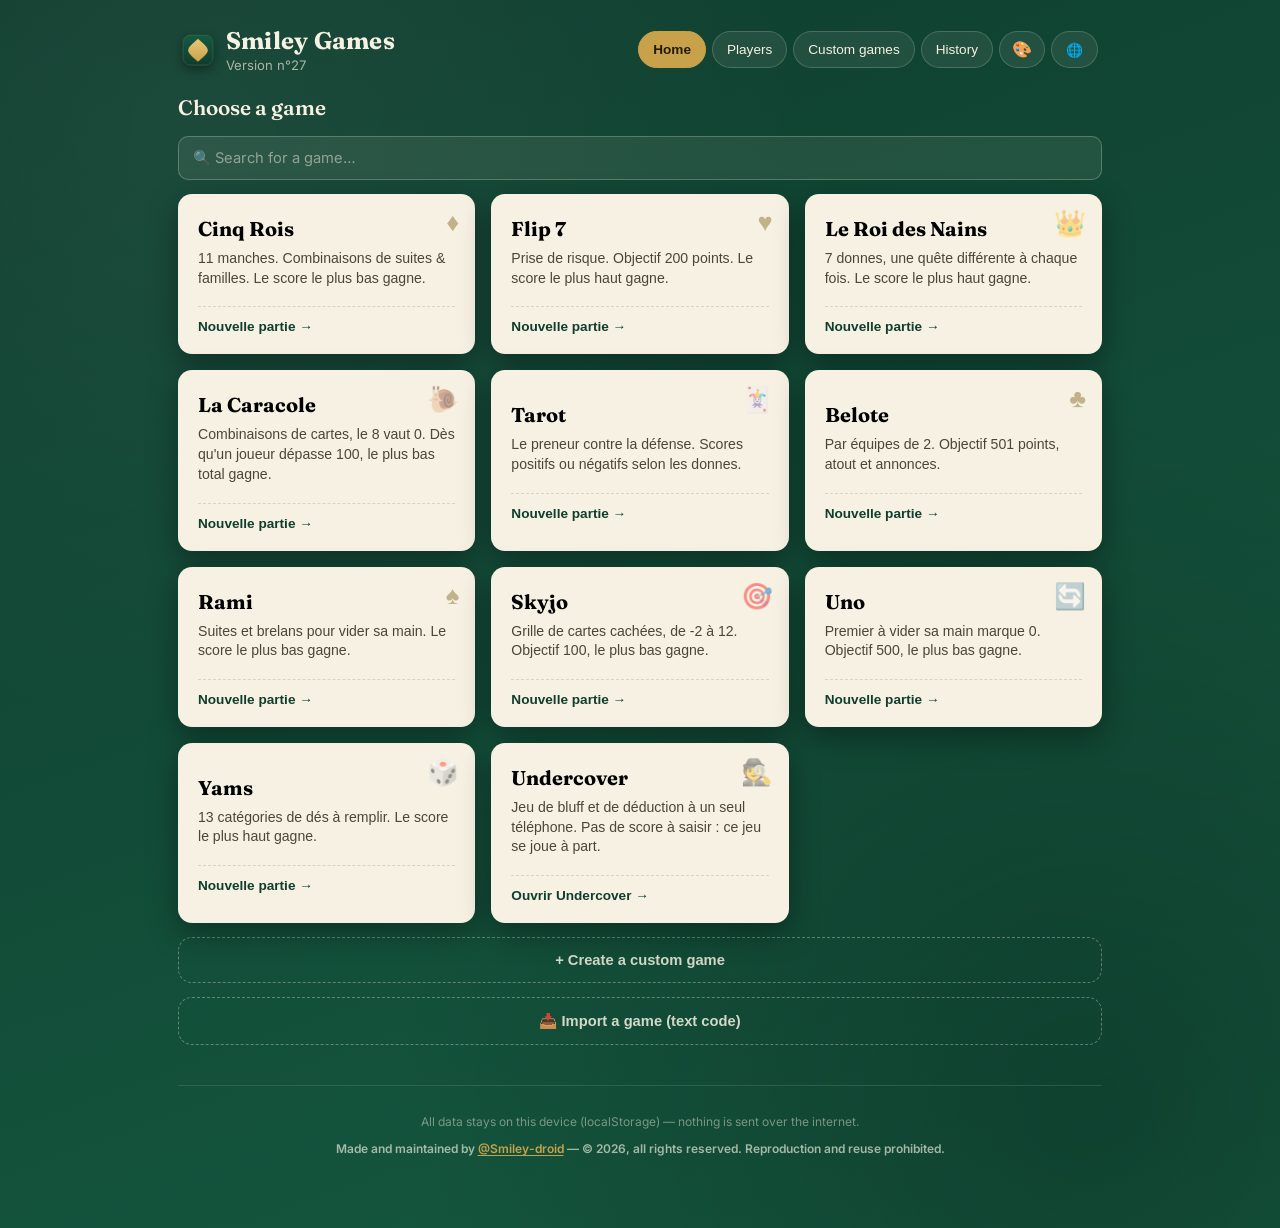
==== commit 03d3506f: "Ajoute la prise en charge FR/EN avec détection automatique de la langue de l'appareil (48 clés tradu" ====
--- a/index.html
+++ b/index.html
@@ -50,31 +50,32 @@
       </div>
     </div>
     <nav class="topnav">
-      <button class="nav-btn" data-view="home">Accueil</button>
-      <button class="nav-btn" data-view="players">Joueurs</button>
-      <button class="nav-btn" data-view="customs">Jeux perso</button>
-      <button class="nav-btn" data-view="history">Historique</button>
-      <button class="nav-btn theme-btn" id="theme-btn" title="Changer de thème" aria-label="Changer de thème">🎨</button>
+      <button class="nav-btn" data-view="home" data-i18n="nav.home">Accueil</button>
+      <button class="nav-btn" data-view="players" data-i18n="nav.players">Joueurs</button>
+      <button class="nav-btn" data-view="customs" data-i18n="nav.customs">Jeux perso</button>
+      <button class="nav-btn" data-view="history" data-i18n="nav.history">Historique</button>
+      <button class="nav-btn theme-btn" id="theme-btn" data-i18n-title="theme.button">🎨</button>
+      <button class="nav-btn lang-btn" id="lang-btn" data-i18n-title="lang.button">🌐</button>
     </nav>
   </header>
 
   <main id="app"></main>
 
   <footer class="foot">
-    <p>Toutes les données restent sur cet appareil (localStorage) — aucune donnée n'est envoyée sur internet.</p>
-    <p class="foot-credit">Créé et maintenu par <a href="https://github.com/Smiley-droid" target="_blank" rel="noopener">@Smiley-droid</a> — © 2026, tous droits réservés. Reproduction et réutilisation interdites.</p>
+    <p data-i18n="footer.privacy">Toutes les données restent sur cet appareil (localStorage) — aucune donnée n'est envoyée sur internet.</p>
+    <p class="foot-credit"><span data-i18n="footer.creditPre">Créé et maintenu par</span> <a href="https://github.com/Smiley-droid" target="_blank" rel="noopener">@Smiley-droid</a> <span data-i18n="footer.creditPost">— © 2026, tous droits réservés. Reproduction et réutilisation interdites.</span></p>
   </footer>
 </div>
 
 <template id="tpl-home">
   <section class="view view-home">
-    <h2 class="view-title">Choisir une partie</h2>
-    <input type="search" id="game-search" class="game-search" placeholder="🔍 Rechercher un jeu…" autocomplete="off">
+    <h2 class="view-title" data-i18n="home.title">Choisir une partie</h2>
+    <input type="search" id="game-search" class="game-search" data-i18n-placeholder="home.searchPlaceholder" placeholder="🔍 Rechercher un jeu…" autocomplete="off">
     <div class="game-picker" id="game-picker"></div>
-    <p class="empty-note hidden" id="game-search-empty" style="color:rgba(246,241,226,0.7);">Aucun jeu ne correspond à ta recherche.</p>
-
-    <button class="create-custom-link" id="goto-create-custom">+ Créer un jeu personnalisé</button>
-    <button class="create-custom-link" id="goto-import">📥 Importer une partie (code texte)</button>
+    <p class="empty-note hidden" id="game-search-empty" data-i18n="home.emptySearch">Aucun jeu ne correspond à ta recherche.</p>
+
+    <button class="create-custom-link" id="goto-create-custom" data-i18n="home.createCustom">+ Créer un jeu personnalisé</button>
+    <button class="create-custom-link" id="goto-import" data-i18n="home.importGame">📥 Importer une partie (code texte)</button>
 
     <div id="resume-zone"></div>
   </section>
@@ -82,92 +83,92 @@
 
 <template id="tpl-customgame-new">
   <section class="view view-customgame">
-    <button class="back-link" data-back="home">← Retour</button>
-    <h2 class="view-title">Créer un jeu personnalisé</h2>
-
-    <div class="setup-block">
-      <h3>Nom du jeu</h3>
-      <input type="text" id="cg-name" placeholder="Ex : Belote, Tarot, Rami maison…" maxlength="30">
-    </div>
-
-    <div class="setup-block">
-      <h3>Sens du score</h3>
-      <p class="hint">Qui gagne à la fin de la partie ?</p>
+    <button class="back-link" data-back="home" data-i18n="common.back">← Retour</button>
+    <h2 class="view-title" data-i18n="customgame.title">Créer un jeu personnalisé</h2>
+
+    <div class="setup-block">
+      <h3 data-i18n="customgame.nameLabel">Nom du jeu</h3>
+      <input type="text" id="cg-name" data-i18n-placeholder="customgame.namePlaceholder" placeholder="Ex : Belote, Tarot, Rami maison…" maxlength="30">
+    </div>
+
+    <div class="setup-block">
+      <h3 data-i18n="customgame.directionLabel">Sens du score</h3>
+      <p class="hint" data-i18n="customgame.directionHint">Qui gagne à la fin de la partie ?</p>
       <div class="radio-group">
-        <label class="radio-opt"><input type="radio" name="cg-direction" value="desc" checked> Le score le plus <strong>haut</strong> gagne</label>
-        <label class="radio-opt"><input type="radio" name="cg-direction" value="asc"> Le score le plus <strong>bas</strong> gagne</label>
-      </div>
-    </div>
-
-    <div class="setup-block">
-      <h3>Fin de partie</h3>
-      <p class="hint">Comment la partie se termine-t-elle ?</p>
+        <label class="radio-opt"><input type="radio" name="cg-direction" value="desc" checked> <span data-i18n="customgame.directionDesc">Le score le plus <strong>haut</strong> gagne</span></label>
+        <label class="radio-opt"><input type="radio" name="cg-direction" value="asc"> <span data-i18n="customgame.directionAsc">Le score le plus <strong>bas</strong> gagne</span></label>
+      </div>
+    </div>
+
+    <div class="setup-block">
+      <h3 data-i18n="customgame.endLabel">Fin de partie</h3>
+      <p class="hint" data-i18n="customgame.endHint">Comment la partie se termine-t-elle ?</p>
       <div class="radio-group">
-        <label class="radio-opt"><input type="radio" name="cg-endmode" value="rounds" checked> Un nombre de manches fixé</label>
-        <label class="radio-opt"><input type="radio" name="cg-endmode" value="target"> Un objectif de points à atteindre</label>
+        <label class="radio-opt"><input type="radio" name="cg-endmode" value="rounds" checked> <span data-i18n="customgame.endRounds">Un nombre de manches fixé</span></label>
+        <label class="radio-opt"><input type="radio" name="cg-endmode" value="target"> <span data-i18n="customgame.endTarget">Un objectif de points à atteindre</span></label>
       </div>
       <div class="option-row" id="cg-rounds-row">
-        <label for="cg-maxrounds">Nombre de manches</label>
+        <label for="cg-maxrounds" data-i18n="customgame.roundsCountLabel">Nombre de manches</label>
         <input type="number" id="cg-maxrounds" min="1" max="50" value="10">
       </div>
       <div class="option-row hidden" id="cg-target-row">
-        <label for="cg-target">Objectif de points</label>
+        <label for="cg-target" data-i18n="customgame.targetLabel">Objectif de points</label>
         <input type="number" id="cg-target" min="1" step="5" value="100">
       </div>
     </div>
 
     <div class="setup-block">
-      <h3>Vocabulaire</h3>
+      <h3 data-i18n="customgame.vocabLabel">Vocabulaire</h3>
       <div class="option-row">
-        <label for="cg-roundword">Nom d'une manche</label>
+        <label for="cg-roundword" data-i18n="customgame.roundWordLabel">Nom d'une manche</label>
         <input type="text" id="cg-roundword" maxlength="16" value="Manche" style="width:130px;">
       </div>
     </div>
 
     <div class="setup-block">
-      <h3>Scores négatifs</h3>
-      <p class="hint">Peut-on saisir des points négatifs pour une manche ?</p>
+      <h3 data-i18n="customgame.negativeLabel">Scores négatifs</h3>
+      <p class="hint" data-i18n="customgame.negativeHint">Peut-on saisir des points négatifs pour une manche ?</p>
       <div class="radio-group">
-        <label class="radio-opt"><input type="radio" name="cg-negative" value="yes"> Oui, autoriser le négatif</label>
-        <label class="radio-opt"><input type="radio" name="cg-negative" value="no" checked> Non, scores positifs uniquement</label>
-      </div>
-    </div>
-
-    <button id="cg-save" class="btn-primary btn-large">Créer ce jeu</button>
+        <label class="radio-opt"><input type="radio" name="cg-negative" value="yes"> <span data-i18n="customgame.negativeYes">Oui, autoriser le négatif</span></label>
+        <label class="radio-opt"><input type="radio" name="cg-negative" value="no" checked> <span data-i18n="customgame.negativeNo">Non, scores positifs uniquement</span></label>
+      </div>
+    </div>
+
+    <button id="cg-save" class="btn-primary btn-large" data-i18n="customgame.save">Créer ce jeu</button>
   </section>
 </template>
 
 <template id="tpl-setup">
   <section class="view view-setup">
-    <button class="back-link" data-back="home">← Retour</button>
+    <button class="back-link" data-back="home" data-i18n="common.back">← Retour</button>
     <div class="board-title-row">
       <h2 class="view-title" id="setup-title">Nouvelle partie</h2>
-      <button class="rules-btn" id="setup-rules-btn" title="Règles du jeu" aria-label="Voir les règles">?</button>
-    </div>
-
-    <div class="setup-block">
-      <h3>Joueurs</h3>
-      <p class="hint">Sélectionne des joueurs enregistrés ou ajoutes-en un nouveau.</p>
+      <button class="rules-btn" id="setup-rules-btn" data-i18n-title="common.rulesTitle">?</button>
+    </div>
+
+    <div class="setup-block">
+      <h3 data-i18n="setup.playersLabel">Joueurs</h3>
+      <p class="hint" data-i18n="setup.playersHint">Sélectionne des joueurs enregistrés ou ajoutes-en un nouveau.</p>
       <div id="setup-player-list" class="chip-list"></div>
       <div class="inline-add">
-        <input type="text" id="setup-new-player" placeholder="Nom du joueur" maxlength="24">
-        <button id="setup-add-player" class="btn-ghost">+ Ajouter</button>
+        <input type="text" id="setup-new-player" data-i18n-placeholder="common.playerNamePlaceholder" placeholder="Nom du joueur" maxlength="24">
+        <button id="setup-add-player" class="btn-ghost" data-i18n="common.addBtn">+ Ajouter</button>
       </div>
     </div>
 
     <div class="setup-block" id="setup-options"></div>
 
-    <button id="setup-start" class="btn-primary btn-large">Commencer la partie</button>
+    <button id="setup-start" class="btn-primary btn-large" data-i18n="setup.startBtn">Commencer la partie</button>
   </section>
 </template>
 
 <template id="tpl-board">
   <section class="view view-board">
-    <button class="back-link" data-back="home">← Abandonner / Accueil</button>
+    <button class="back-link" data-back="home" data-i18n="board.abandon">← Abandonner / Accueil</button>
     <div class="board-head">
       <div class="board-title-row">
         <h2 class="view-title" id="board-title">Partie</h2>
-        <button class="rules-btn" id="board-rules-btn" title="Règles du jeu" aria-label="Voir les règles">?</button>
+        <button class="rules-btn" id="board-rules-btn" data-i18n-title="common.rulesTitle">?</button>
       </div>
       <div class="board-meta" id="board-meta"></div>
     </div>
@@ -186,23 +187,23 @@
 
 <template id="tpl-customs">
   <section class="view view-customs">
-    <h2 class="view-title">Mes jeux personnalisés</h2>
-    <div class="setup-block">
-      <p class="hint" style="margin-bottom:0;">Crée un jeu sur mesure : nom, sens du score, fin de partie (nombre de manches ou objectif de points) — tout est réglable.</p>
-    </div>
-    <button class="btn-primary" id="customs-new-btn" style="margin-bottom:18px;">+ Nouveau jeu personnalisé</button>
+    <h2 class="view-title" data-i18n="customs.title">Mes jeux personnalisés</h2>
+    <div class="setup-block">
+      <p class="hint" style="margin-bottom:0;" data-i18n="customs.hint">Crée un jeu sur mesure : nom, sens du score, fin de partie (nombre de manches ou objectif de points) — tout est réglable.</p>
+    </div>
+    <button class="btn-primary" id="customs-new-btn" style="margin-bottom:18px;" data-i18n="customs.newBtn">+ Nouveau jeu personnalisé</button>
     <ul class="player-manage-list" id="customs-list"></ul>
   </section>
 </template>
 
 <template id="tpl-players">
   <section class="view view-players">
-    <h2 class="view-title">Joueurs enregistrés</h2>
-    <div class="setup-block">
-      <p class="hint">Ces joueurs sont sauvegardés sur cet appareil et réutilisables pour toutes les parties.</p>
+    <h2 class="view-title" data-i18n="players.title">Joueurs enregistrés</h2>
+    <div class="setup-block">
+      <p class="hint" data-i18n="players.hint">Ces joueurs sont sauvegardés sur cet appareil et réutilisables pour toutes les parties.</p>
       <div class="inline-add">
-        <input type="text" id="players-new" placeholder="Nom du joueur" maxlength="24">
-        <button id="players-add" class="btn-ghost">+ Ajouter</button>
+        <input type="text" id="players-new" data-i18n-placeholder="common.playerNamePlaceholder" placeholder="Nom du joueur" maxlength="24">
+        <button id="players-add" class="btn-ghost" data-i18n="common.addBtn">+ Ajouter</button>
       </div>
     </div>
     <ul class="player-manage-list" id="players-manage-list"></ul>
@@ -211,7 +212,7 @@
 
 <template id="tpl-history">
   <section class="view view-history">
-    <h2 class="view-title">Historique des parties</h2>
+    <h2 class="view-title" data-i18n="history.title">Historique des parties</h2>
     <div id="history-list"></div>
   </section>
 </template>
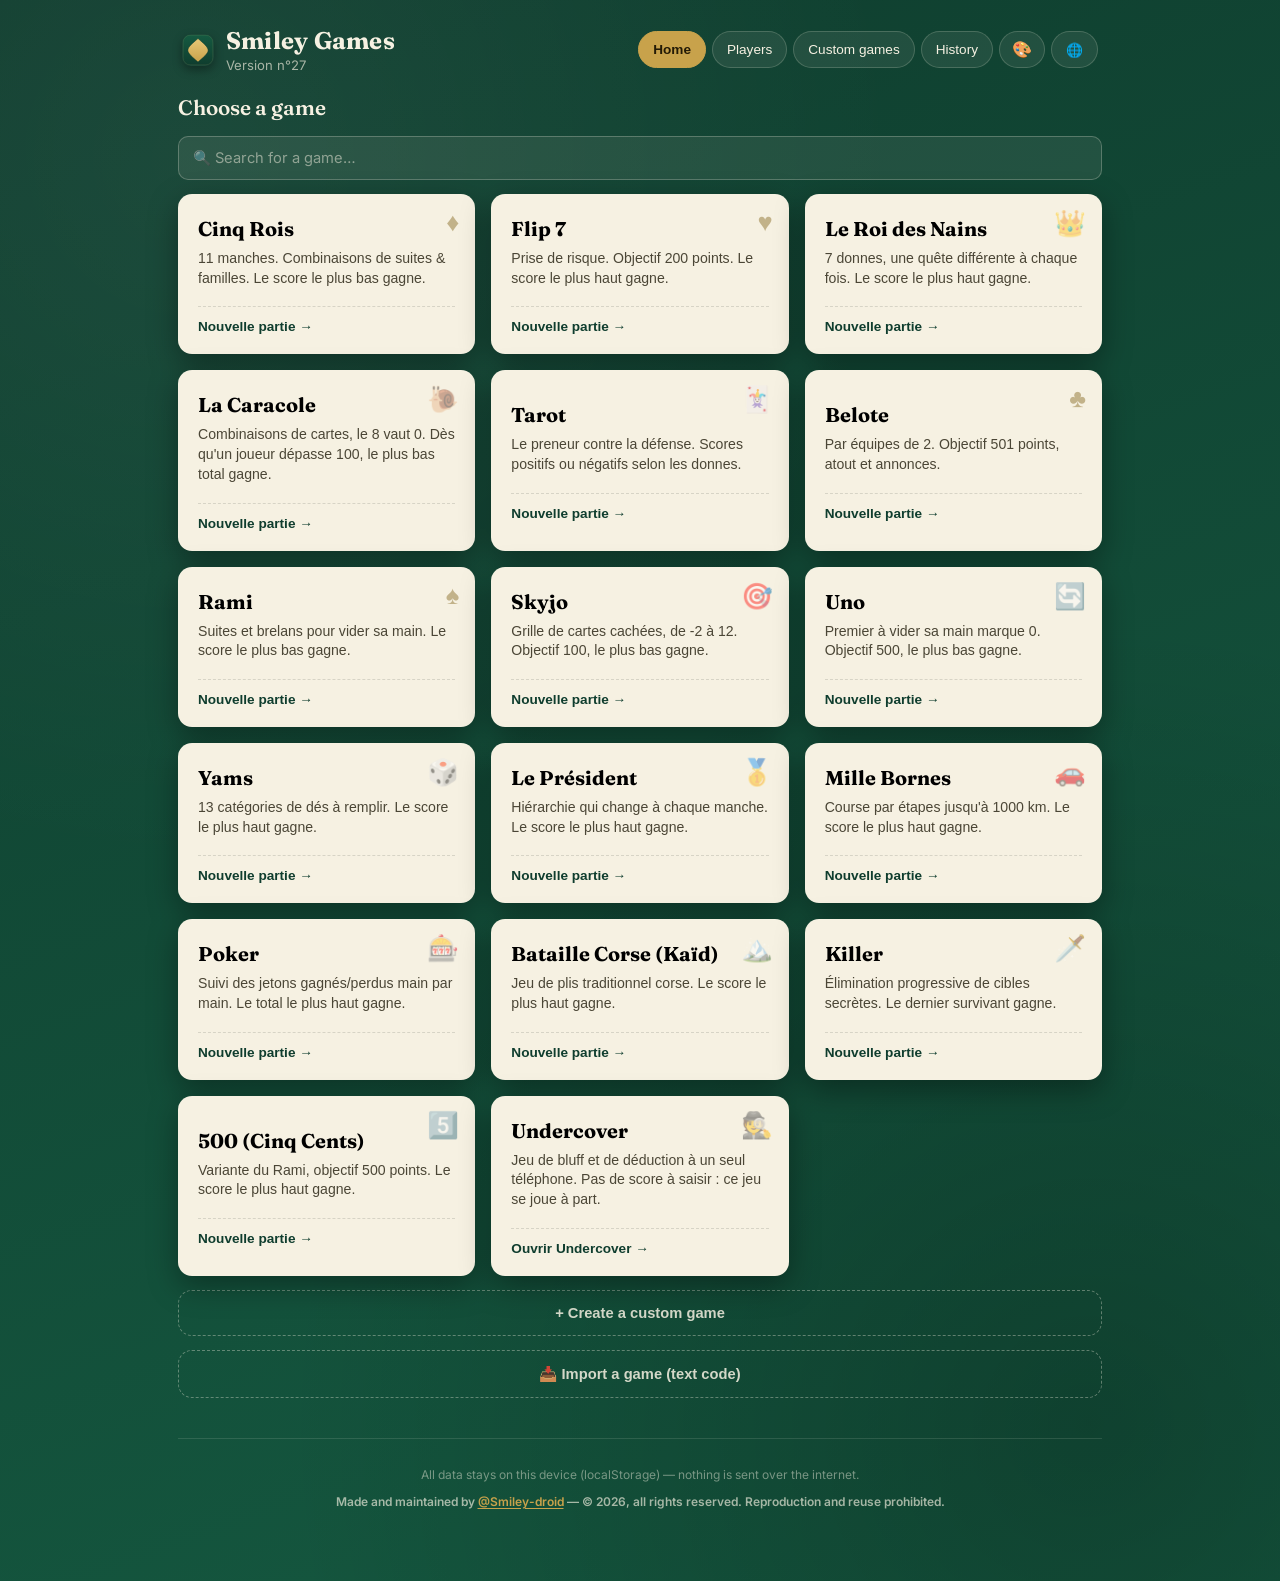
==== commit 5a667263: "Ajoute 6 jeux (Le Président, Mille Bornes, Poker, Bataille Corse, Killer, 500), une pluie de confett" ====
--- a/index.html
+++ b/index.html
@@ -175,6 +175,8 @@
 
     <div id="winner-banner" class="winner-banner hidden"></div>
 
+    <div id="board-timer"></div>
+
     <div class="scoreboard-wrap">
       <table class="scoreboard" id="scoreboard"></table>
     </div>
--- a/style.css
+++ b/style.css
@@ -589,6 +589,71 @@
 }
 .import-error.hidden{display:none;}
 
+/* Confettis */
+.confetti-layer{
+  position:fixed; inset:0; top:-20px;
+  pointer-events:none;
+  z-index:200;
+  overflow:hidden;
+}
+.confetti-piece{
+  position:absolute;
+  top:-20px;
+  width:9px; height:14px;
+  opacity:0.9;
+  animation-name:confetti-fall;
+  animation-timing-function:ease-in;
+  animation-fill-mode:forwards;
+}
+@keyframes confetti-fall{
+  0%{ transform:translate(0,0) rotate(0deg); opacity:1; }
+  100%{ transform:translate(var(--drift), 108vh) rotate(var(--rot)); opacity:0.3; }
+}
+@media (prefers-reduced-motion: reduce){
+  .confetti-piece{animation:none;display:none;}
+}
+
+/* Minuteur */
+.timer-toggle{
+  width:100%;
+  background:rgba(var(--felt-text-rgb),0.08);
+  color:rgba(var(--felt-text-rgb),1);
+  border:1.5px dashed rgba(var(--felt-text-rgb),0.3);
+  padding:9px 14px;
+  border-radius:8px;
+  font-weight:600;
+  font-size:0.85rem;
+  cursor:pointer;
+  margin-bottom:10px;
+}
+.timer-toggle:hover{background:rgba(var(--felt-text-rgb),0.16);}
+.timer-panel{
+  background:var(--paper);
+  border-radius:var(--radius);
+  padding:16px 18px 18px;
+  margin-bottom:10px;
+  box-shadow:var(--shadow-card);
+  text-align:center;
+}
+.timer-display{
+  font-family:'JetBrains Mono',monospace;
+  font-size:2.6rem;
+  font-weight:700;
+  color:var(--felt-1);
+  letter-spacing:0.02em;
+  margin:2px 0 12px;
+  transition:color .2s ease;
+}
+.timer-display.timer-done{color:var(--crimson);animation:timer-pulse 1s ease-in-out infinite;}
+@keyframes timer-pulse{0%,100%{opacity:1;}50%{opacity:0.4;}}
+.timer-duration-row{display:flex;align-items:center;justify-content:center;gap:8px;margin-bottom:12px;}
+.timer-duration-row input{
+  width:64px;padding:7px 8px;text-align:center;border-radius:8px;border:1.5px solid var(--line);
+  font-family:'JetBrains Mono',monospace;font-size:0.9rem;
+}
+.timer-btn-row{display:flex;gap:8px;justify-content:center;flex-wrap:wrap;}
+.timer-btn-row button{flex:1;min-width:90px;}
+
 .theme-btn{font-size:1rem;padding:8px 12px;}
 .theme-grid{display:grid;grid-template-columns:1fr 1fr;gap:10px;margin:10px 0 16px;}
 .theme-opt{
